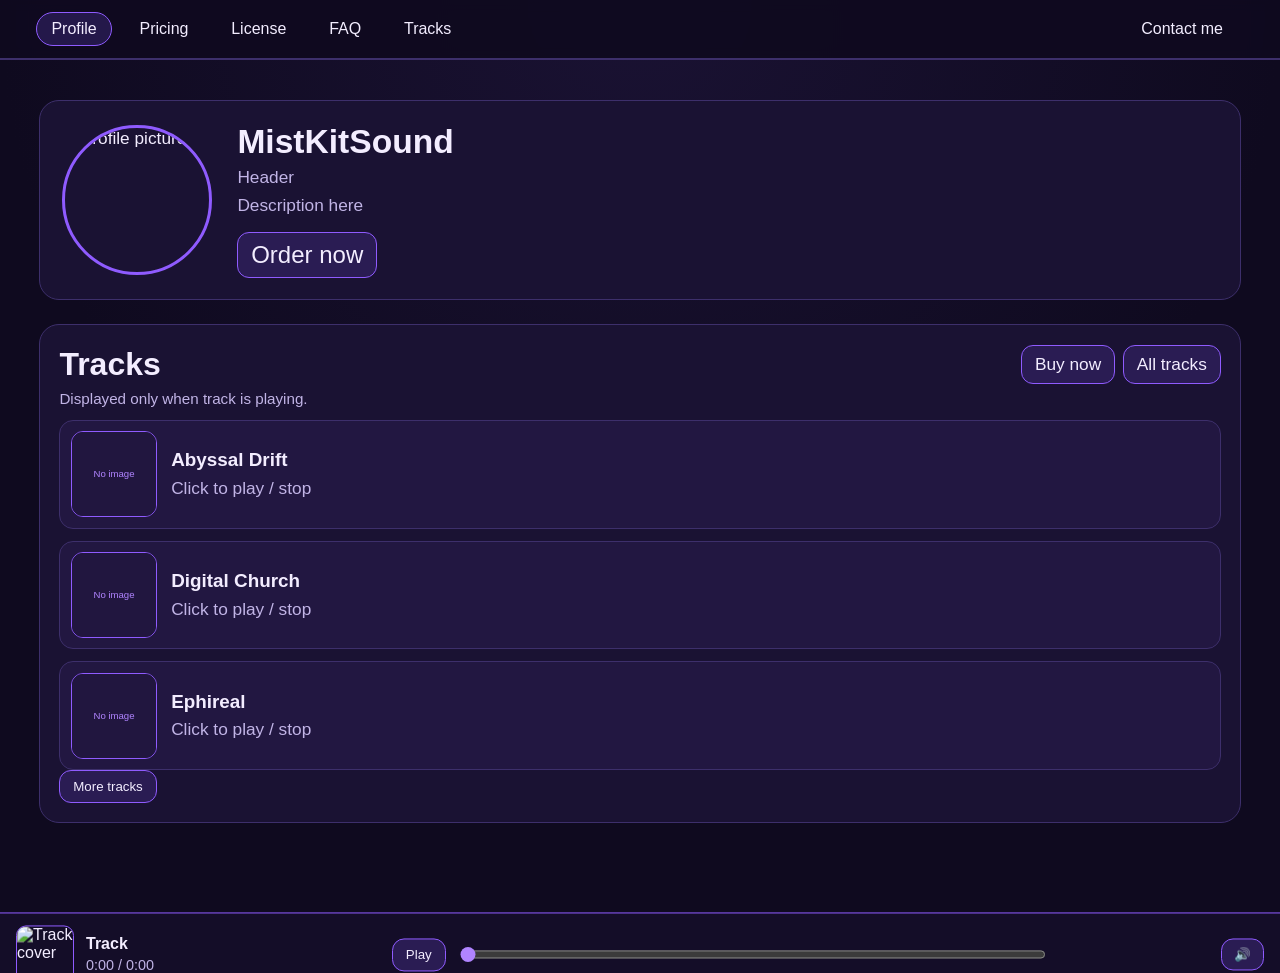
==== index.html @ 58c5ca67 "Add files via upload" ====
<!DOCTYPE html>
<html lang="en">
<head>
  <meta charset="UTF-8">
  <meta name="viewport" content="width=device-width, initial-scale=1.0">
  <title>Profile | Soundtrack Store</title>
  <link rel="stylesheet" href="./styles.css">
</head>
<body>
  <header class="site-header">
    <nav class="main-nav">
      <a href="#profile" class="nav-link section-link active" data-section-link="profile">Profile</a>
      <a href="#pricing" class="nav-link section-link" data-section-link="pricing">Pricing</a>
      <a href="#license" class="nav-link section-link" data-section-link="license">License</a>
      <a href="#faq" class="nav-link section-link" data-section-link="faq">FAQ</a>
      <a href="#tracks" class="nav-link section-link" data-section-link="tracks">Tracks</a>
      <button class="contact-toggle" id="contactToggle" type="button" aria-expanded="false">Contact me</button>
    </nav>
    <div class="contact-dropdown" id="contactDropdown" hidden>
      <a href="https://t.me/your_telegram" target="_blank" rel="noopener noreferrer">Telegram</a>
      <a href="https://discord.com/users/your_discord_id" target="_blank" rel="noopener noreferrer">Discord</a>
      <a href="https://x.com/your_x_handle" target="_blank" rel="noopener noreferrer">X / Twitter</a>
      <a href="mailto:myemail@gmail.com">myemail@gmail.com</a>
    </div>
  </header>

  <main class="container profile-page">
    <section class="app-section is-active" data-section="profile">
      <section class="profile-card">
        <img src="./content/images/pfp.png" alt="Profile picture" class="profile-avatar" onerror="this.src='./content/images/profile.png'; this.onerror=null;">
        <div class="profile-info">
          <h1>MistKitSound</h1>
          <p>Header</p>
          <p>Description here</p>
          <a class="order-btn profile-order-btn section-link" href="#pricing" data-section-link="pricing">Order now</a>
        </div>
      </section>

      <section class="tracks-section">
        <div class="tracks-header">
          <h2>Tracks</h2>
          <div class="header-links">
            <a class="buy-now-link section-link" href="#pricing" data-section-link="pricing">Buy now</a>
            <a class="buy-now-link section-link" href="#tracks" data-section-link="tracks">All tracks</a>
          </div>
        </div>
        <p class="note">Displayed only when track is playing.</p>
        <ul id="profileTrackList" class="track-list" data-track-list="preview"></ul>
        <button id="profileMoreTracksBtn" class="secondary-btn" type="button" data-more-btn="profileTrackList" hidden>More tracks</button>
      </section>
    </section>

    <section class="app-section" data-section="pricing">
      <section class="pricing-grid">
        <article class="pricing-card">
          <h2>Custom Track</h2>
          <p class="price">$25-50</p>
          <p>Description here</p>
          <a href="https://example.com/order-custom" target="_blank" rel="noopener noreferrer" class="order-btn">Order now</a>
        </article>
        <article class="pricing-card">
          <h2>Commercial rights</h2>
          <p class="price">$10</p>
          <p>Description here</p>
          <a href="https://example.com/order-commercial" target="_blank" rel="noopener noreferrer" class="order-btn">Order now</a>
        </article>
        <article class="pricing-card">
          <h2>Full Rights</h2>
          <p class="price">$50-80</p>
          <p>Description here</p>
          <a href="https://example.com/order-full" target="_blank" rel="noopener noreferrer" class="order-btn">Order now</a>
        </article>
      </section>
    </section>

    <section class="app-section" data-section="license">
      <article class="text-page">
        <h1>License</h1>
        <p>All music tracks are copyrighted by the author unless explicitly stated otherwise.</p>
        <h2>Usage</h2>
        <ul>
          <li>Personal use is allowed after purchase.</li>
          <li>Commercial usage requires commercial rights.</li>
          <li>Full rights transfer is available in a dedicated package.</li>
        </ul>
        <h2>Restrictions</h2>
        <ul>
          <li>No redistribution of raw files.</li>
          <li>No resale without written permission.</li>
          <li>No claiming authorship of the original work.</li>
        </ul>
        <p>For custom agreements, contact me through the social links in the website header.</p>
      </article>
    </section>

    <section class="app-section" data-section="faq">
      <article class="text-page">
        <h1>FAQ</h1>
        <h2>How long does custom production take?</h2>
        <p>Most custom orders are delivered within 3-7 days depending on complexity.</p>
        <h2>What formats do you provide?</h2>
        <p>Usually WAV and MP3. Additional formats are available on request.</p>
        <h2>Can I request revisions?</h2>
        <p>Yes. Revisions are included according to the package terms.</p>
        <h2>Do you make exclusive tracks?</h2>
        <p>Yes. Choose the Full Rights package for exclusive ownership terms.</p>
        <h2>How do I place an order?</h2>
        <p>Go to the pricing page and click <strong>Order now</strong> for the package you need.</p>
      </article>
    </section>

    <section class="app-section" data-section="tracks">
      <section class="tracks-section">
        <div class="tracks-header">
          <h2>All tracks</h2>
          <a class="buy-now-link section-link" href="#pricing" data-section-link="pricing">Buy now</a>
        </div>
        <p class="note">Full catalog. One track can play at a time.</p>
        <ul id="allTrackList" class="track-list" data-track-list="all"></ul>
      </section>
    </section>
  </main>

  <script>
    window.TRACKS_FALLBACK = [
      "Abyssal Drift.ogg",
      "Digital Church.ogg",
      "Ephireal.ogg",
      "heartbreak.org.ogg",
      "High Technologies.ogg",
      "i_wanna_spend_my_money_but_i_dont_have_enough.ogg",
      "Low Voltage.ogg",
      "Natural Disaster.ogg",
      "Natural Routine.ogg",
      "owo.ogg",
      "speedwalk.ogg"
    ];
  </script>
  <script src="./script.js"></script>
</body>
</html>
---- styles.css ----
:root {
  --bg: #0f0a1f;
  --panel: #1a1233;
  --panel-soft: #221741;
  --text: #f3edff;
  --muted: #c1b4e6;
  --accent: #8f5bff;
  --accent-strong: #b084ff;
  --border: #3d2f6b;
  --danger: #ff5c8a;
}

@font-face {
  font-family: "PrimaryUI";
  src: url("./content/fonts/Orbitron-Regular.woff2") format("woff2"),
       url("./content/fonts/Orbitron-Regular.woff") format("woff");
  font-display: swap;
}

@font-face {
  font-family: "AccentUI";
  src: url("./content/fonts/Exo2-Regular.woff2") format("woff2"),
       url("./content/fonts/Exo2-Regular.woff") format("woff");
  font-display: swap;
}

* {
  box-sizing: border-box;
}

body {
  margin: 0;
  font-family: "AccentUI", "Segoe UI", Tahoma, Geneva, Verdana, sans-serif;
  color: var(--text);
  background: radial-gradient(circle at top, #1a1233 0%, var(--bg) 55%);
  padding-bottom: 110px;
}

a {
  color: inherit;
}

.site-header {
  position: sticky;
  top: 0;
  z-index: 10;
  border-bottom: 2px solid var(--border);
  background: rgba(15, 10, 31, 0.94);
  -webkit-backdrop-filter: blur(6px);
  backdrop-filter: blur(6px);
}

.main-nav {
  display: flex;
  align-items: center;
  gap: 0.75rem;
  max-width: 1240px;
  margin: 0 auto;
  padding: 0.75rem 1rem;
}

.nav-link,
.contact-toggle {
  border: 1px solid transparent;
  border-radius: 999px;
  padding: 0.45rem 0.9rem;
  text-decoration: none;
  color: var(--text);
  background: transparent;
  cursor: pointer;
  font-size: 1rem;
}

.nav-link:hover,
.contact-toggle:hover,
.nav-link.active {
  border-color: var(--accent);
  background: #24184a;
}

.contact-toggle {
  margin-left: auto;
  margin-right: 0.35rem;
}

.contact-dropdown[hidden] {
  display: none !important;
}

.contact-dropdown {
  position: absolute;
  right: 1rem;
  top: 3.3rem;
  display: grid;
  gap: 0.5rem;
  padding: 0.8rem;
  min-width: 230px;
  border: 1px solid var(--accent);
  border-radius: 18px;
  background: var(--panel);
  box-shadow: 0 10px 30px rgba(0, 0, 0, 0.35);
}

.contact-dropdown a {
  text-decoration: none;
  border: 1px solid var(--border);
  border-radius: 12px;
  padding: 0.55rem 0.7rem;
}

.contact-dropdown a:hover {
  border-color: var(--accent-strong);
  background: #281b50;
}

.container {
  max-width: 1240px;
  margin: 0 auto;
  padding: 1.5rem 1.2rem 2.5rem;
}

.profile-page {
  font-size: 1.08rem;
}

.app-section {
  display: none;
  opacity: 0;
  transform: translateY(-12px);
  pointer-events: none;
}

.app-section.is-active {
  display: block;
  opacity: 1;
  transform: translateY(0);
  pointer-events: auto;
  animation: sectionFadeSlideIn 360ms cubic-bezier(0.22, 1, 0.36, 1);
}

@keyframes sectionFadeSlideIn {
  from {
    opacity: 0;
    transform: translateY(-12px);
  }
  to {
    opacity: 1;
    transform: translateY(0);
  }
}

.profile-card {
  display: flex;
  gap: 1.6rem;
  align-items: center;
  margin: 1rem 0 1.5rem;
  padding: 1.35rem;
  border: 1px solid var(--border);
  border-radius: 20px;
  background: var(--panel);
}

.profile-avatar {
  width: 150px;
  height: 150px;
  object-fit: cover;
  border-radius: 50%;
  border: 3px solid var(--accent);
}

.profile-info h1 {
  margin: 0;
  font-family: "PrimaryUI", "Segoe UI", sans-serif;
  font-size: 2.1rem;
}

.profile-info p {
  margin: 0.4rem 0 0;
  color: var(--muted);
  font-size: 1.08rem;
}

.profile-order-btn {
  margin-top: 1rem;
  font-size: 1.1rem;
}

.tracks-section {
  border: 1px solid var(--border);
  border-radius: 20px;
  padding: 1.2rem;
  background: var(--panel);
}

.tracks-header {
  display: flex;
  align-items: center;
  justify-content: space-between;
  gap: 1rem;
}

.tracks-header h2 {
  margin: 0;
  font-family: "PrimaryUI", "Segoe UI", sans-serif;
  font-size: 2rem;
}

.header-links {
  display: flex;
  gap: 0.5rem;
}

.buy-now-link,
.order-btn,
.secondary-btn,
.play-btn {
  display: inline-block;
  border: 1px solid var(--accent);
  border-radius: 12px;
  padding: 0.5rem 0.8rem;
  background: #2a1c53;
  color: var(--text);
  text-decoration: none;
  cursor: pointer;
}

.buy-now-link:hover,
.order-btn:hover,
.secondary-btn:hover,
.play-btn:hover {
  background: #3a2670;
}

.note {
  margin: 0.4rem 0 0.8rem;
  color: var(--muted);
  font-size: 0.95rem;
}

.track-list {
  list-style: none;
  margin: 0;
  padding: 0;
  display: grid;
  gap: 0.75rem;
}

.track-item {
  display: grid;
  grid-template-columns: 86px 1fr auto;
  gap: 0.9rem;
  align-items: center;
  border: 1px solid var(--border);
  border-radius: 14px;
  padding: 0.65rem;
  background: var(--panel-soft);
  transition: transform 180ms ease, background 200ms ease, border-color 180ms ease, box-shadow 180ms ease;
  cursor: pointer;
}

.track-item img {
  width: 86px;
  height: 86px;
  border-radius: 12px;
  object-fit: cover;
  border: 1px solid var(--accent);
}

.track-name {
  margin: 0 0 0.4rem;
  font-size: 1.18rem;
}

.track-subtitle {
  margin: 0;
  color: var(--muted);
}

.buy-track-btn {
  border: 1px solid var(--accent);
  border-radius: 12px;
  padding: 0.52rem 0.78rem;
  text-decoration: none;
  color: var(--text);
  background: #2a1c53;
  opacity: 0;
  transform: translateX(12px);
  transition: opacity 180ms ease, transform 180ms ease, background 180ms ease;
  pointer-events: none;
}

.track-item:hover,
.track-item:focus-visible {
  transform: scale(1.017);
  border-color: var(--accent-strong);
  background: #2a1c53;
  box-shadow: 0 8px 26px rgba(103, 72, 186, 0.35);
}

.track-item:hover .buy-track-btn,
.track-item:focus-visible .buy-track-btn {
  opacity: 1;
  transform: translateX(0);
  pointer-events: auto;
}

.buy-track-btn:hover {
  background: #3a2670;
}

.playing .track-name::after {
  content: "  \25CF playing";
  color: var(--danger);
  font-size: 0.9rem;
}

.hidden-track {
  display: none;
}

.track-list-loading {
  color: var(--muted);
}

.pricing-grid {
  display: grid;
  grid-template-columns: repeat(3, minmax(200px, 1fr));
  gap: 1rem;
}

.pricing-card {
  display: grid;
  grid-template-rows: auto auto 1fr auto;
  gap: 0.8rem;
  padding: 1rem;
  min-height: 370px;
  border: 2px solid var(--accent);
  border-radius: 30px;
  background: var(--panel);
}

.pricing-card h2,
.pricing-card p {
  margin: 0;
}

.pricing-card h2,
.text-page h1,
.text-page h2 {
  font-family: "PrimaryUI", "Segoe UI", sans-serif;
}

.pricing-card .price {
  padding-bottom: 0.5rem;
  border-bottom: 2px solid var(--border);
  font-size: 1.9rem;
  color: var(--accent-strong);
}

.order-btn {
  text-align: center;
  align-self: end;
  font-size: 1.5rem;
}

.text-page {
  border: 1px solid var(--border);
  border-radius: 20px;
  padding: 1.4rem;
  background: var(--panel);
  max-width: 900px;
}

.text-page h1 {
  margin-top: 0;
  font-size: 2rem;
}

.text-page h2 {
  margin: 1.25rem 0 0.65rem;
  font-size: 1.28rem;
}

.text-page p,
.text-page li {
  color: var(--muted);
  line-height: 1.5;
}

.global-player {
  position: fixed;
  left: 0;
  right: 0;
  bottom: 0;
  z-index: 25;
  display: grid;
  grid-template-columns: minmax(220px, 360px) 1fr minmax(120px, 200px);
  gap: 1rem;
  align-items: center;
  padding: 0.75rem 1rem;
  background: rgba(21, 14, 41, 0.98);
  border-top: 1px solid var(--accent);
  transform: translateY(115%);
  transition: transform 220ms ease;
}

.global-player.visible {
  transform: translateY(0);
}

.global-player-left {
  display: flex;
  align-items: center;
  gap: 0.75rem;
}

.global-cover {
  width: 58px;
  height: 58px;
  border-radius: 10px;
  border: 1px solid var(--accent);
  object-fit: cover;
}

.global-title {
  margin: 0;
  font-size: 1rem;
}

.global-time {
  margin: 0.2rem 0 0;
  color: var(--muted);
  font-size: 0.9rem;
}

.global-player-center {
  display: flex;
  align-items: center;
  gap: 0.8rem;
}

.progress-slider,
.global-volume-slider {
  width: 100%;
  accent-color: var(--accent-strong);
}

.global-player-right {
  justify-self: end;
  position: relative;
}

.volume-icon-btn {
  border: 1px solid var(--accent);
  border-radius: 12px;
  background: #2a1c53;
  color: var(--text);
  padding: 0.45rem 0.75rem;
  cursor: pointer;
}

.volume-popover {
  position: absolute;
  right: 0;
  bottom: 2.85rem;
  width: 170px;
  padding: 0.55rem;
  border: 1px solid var(--accent);
  border-radius: 12px;
  background: var(--panel);
}

@media (max-width: 900px) {
  .pricing-grid {
    grid-template-columns: 1fr;
  }

  .main-nav {
    flex-wrap: wrap;
  }

  .contact-toggle {
    margin-left: 0;
  }

  .global-player {
    grid-template-columns: 1fr;
    gap: 0.65rem;
  }

  .global-player-right {
    justify-self: start;
  }
}

@media (max-width: 620px) {
  .track-item {
    grid-template-columns: 70px 1fr;
  }

  .buy-track-btn {
    grid-column: 1 / -1;
    justify-self: start;
  }
}
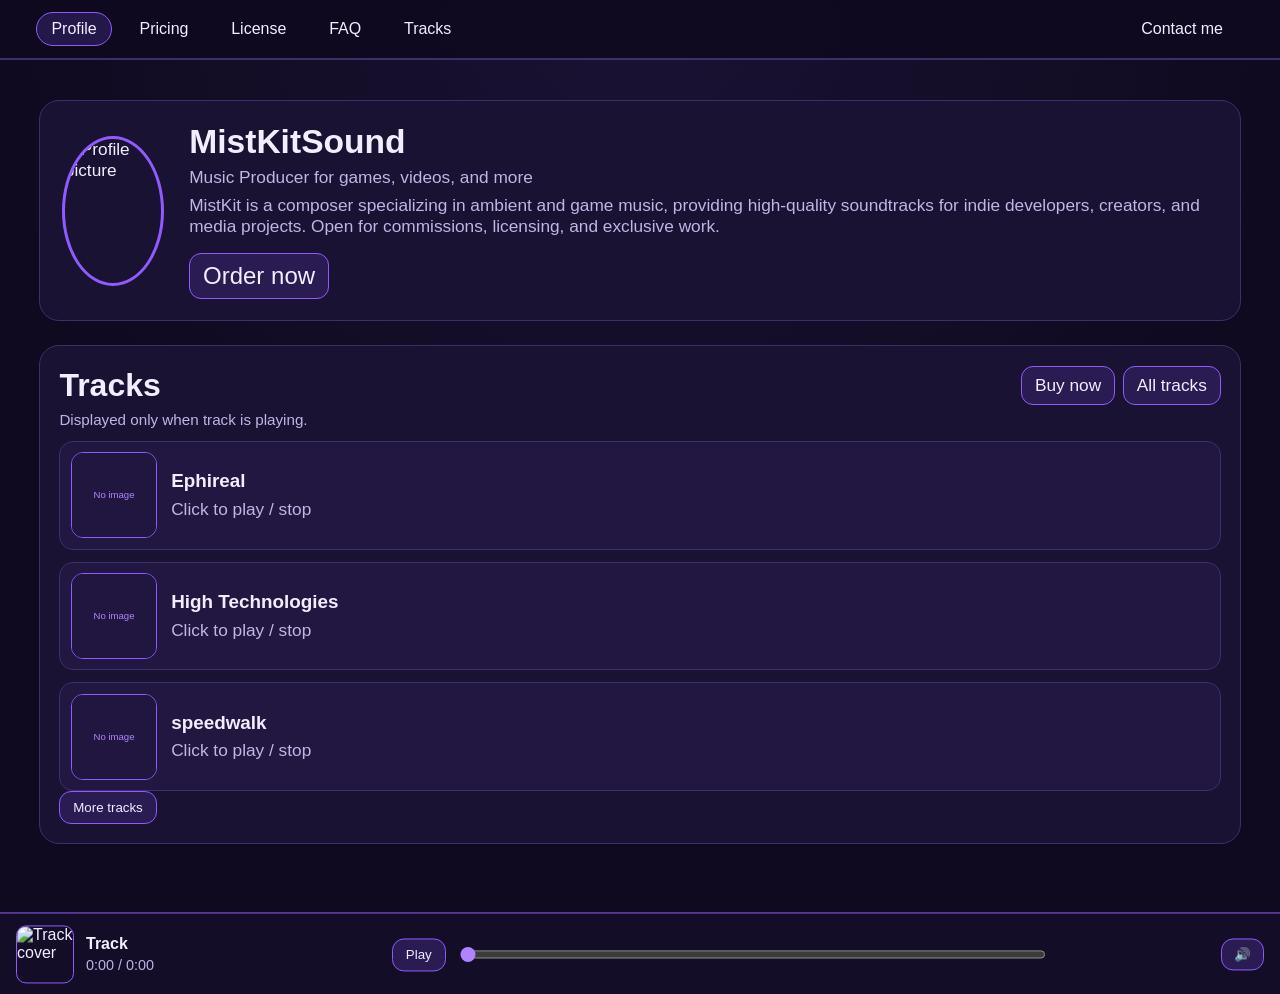
==== commit ec662131: "Add files via upload" ====
--- a/index.html
+++ b/index.html
@@ -3,7 +3,7 @@
 <head>
   <meta charset="UTF-8">
   <meta name="viewport" content="width=device-width, initial-scale=1.0">
-  <title>Profile | Soundtrack Store</title>
+  <title>MistKitSound | Soundtrack Store</title>
   <link rel="stylesheet" href="./styles.css">
 </head>
 <body>
@@ -17,10 +17,10 @@
       <button class="contact-toggle" id="contactToggle" type="button" aria-expanded="false">Contact me</button>
     </nav>
     <div class="contact-dropdown" id="contactDropdown" hidden>
-      <a href="https://t.me/your_telegram" target="_blank" rel="noopener noreferrer">Telegram</a>
-      <a href="https://discord.com/users/your_discord_id" target="_blank" rel="noopener noreferrer">Discord</a>
-      <a href="https://x.com/your_x_handle" target="_blank" rel="noopener noreferrer">X / Twitter</a>
-      <a href="mailto:myemail@gmail.com">myemail@gmail.com</a>
+      <a href="https://t.me/@kotik765_" target="_blank" rel="noopener noreferrer">Telegram</a>
+      <a href="https://discord.com/users/843422252246106112" target="_blank" rel="noopener noreferrer">Discord</a>
+      <a href="https://x.com/BeshyZXC_" target="_blank" rel="noopener noreferrer">X / Twitter</a>
+      <a href="mailto:daamnboiy@gmail.com">daamnboiy@gmail.com</a>
     </div>
   </header>
 
@@ -30,8 +30,9 @@
         <img src="./content/images/pfp.png" alt="Profile picture" class="profile-avatar" onerror="this.src='./content/images/profile.png'; this.onerror=null;">
         <div class="profile-info">
           <h1>MistKitSound</h1>
-          <p>Header</p>
-          <p>Description here</p>
+          <p>Music Producer for games, videos, and more</p>
+          <p>MistKit is a composer specializing in ambient and game music, providing high-quality soundtracks for indie developers, creators, and media projects.
+            Open for commissions, licensing, and exclusive work.</p>
           <a class="order-btn profile-order-btn section-link" href="#pricing" data-section-link="pricing">Order now</a>
         </div>
       </section>
@@ -55,57 +56,116 @@
         <article class="pricing-card">
           <h2>Custom Track</h2>
           <p class="price">$25-50</p>
-          <p>Description here</p>
-          <a href="https://example.com/order-custom" target="_blank" rel="noopener noreferrer" class="order-btn">Order now</a>
+          <p>Custom track for your project. Perfect for indie games, videos, and more.</p>
+          <a href="https://funpay.com/lots/offer?id=67294515" target="_blank" rel="noopener noreferrer" class="order-btn">Order now</a>
         </article>
         <article class="pricing-card">
           <h2>Commercial rights</h2>
           <p class="price">$10</p>
-          <p>Description here</p>
-          <a href="https://example.com/order-commercial" target="_blank" rel="noopener noreferrer" class="order-btn">Order now</a>
+          <p>Commercial rights for your project. Perfect for indie games, videos, and more.</p>
+          <a href="https://funpay.com/lots/offer?id=67291598" target="_blank" rel="noopener noreferrer" class="order-btn">Order now</a>
         </article>
         <article class="pricing-card">
           <h2>Full Rights</h2>
           <p class="price">$50-80</p>
-          <p>Description here</p>
-          <a href="https://example.com/order-full" target="_blank" rel="noopener noreferrer" class="order-btn">Order now</a>
+          <p>Full rights for your project. Perfect for indie games, videos, and more.</p>
+          <a href="https://funpay.com/lots/offer?id=67294836" target="_blank" rel="noopener noreferrer" class="order-btn">Order now</a>
         </article>
       </section>
     </section>
 
     <section class="app-section" data-section="license">
       <article class="text-page">
-        <h1>License</h1>
-        <p>All music tracks are copyrighted by the author unless explicitly stated otherwise.</p>
-        <h2>Usage</h2>
-        <ul>
-          <li>Personal use is allowed after purchase.</li>
-          <li>Commercial usage requires commercial rights.</li>
-          <li>Full rights transfer is available in a dedicated package.</li>
-        </ul>
-        <h2>Restrictions</h2>
-        <ul>
-          <li>No redistribution of raw files.</li>
-          <li>No resale without written permission.</li>
-          <li>No claiming authorship of the original work.</li>
-        </ul>
-        <p>For custom agreements, contact me through the social links in the website header.</p>
-      </article>
+        <h1>License</h2>
+        <h2>1. Non Commercial License</h2>
+
+        By purchasing this license, you are granted the right to use the music track for non-commercial purposes only.
+
+        You are allowed to:
+        <ul>
+          <li>Use the track in personal projects</li>
+          <li>Use the track in videos that are not monetized</li>
+          <li>Share content with the track on social media (without monetization)</li>
+        </ul>
+        You are NOT allowed to:
+        <ul>
+          <li>Use the track in commercial projects</li>
+          <li>Monetize videos or content containing the track</li>
+          <li>Resell, redistribute, or claim the track as your own</li>
+        </ul>
+        The track remains the property of MistKit.
+        Credit is required: "Music by MistKit"
+        <h2>2. Commercial License (NON EXCLUSIVE)</h2>
+        By purchasing this license, you are granted a non-exclusive right to use the music track in commercial projects.
+
+        You are allowed to:
+        <ul>
+          <li>Use the track in monetized YouTube videos</li>
+          <li>Use the track in games, apps, and films</li>
+          <li>Use the track in client projects</li>
+        </ul>
+        You are NOT allowed to:
+        <ul>
+          <li>Resell, redistribute, or sublicense the track</li>
+          <li>Claim ownership of the track</li>
+        </ul>
+        Important:
+        <ul>
+          <li>This is a non-exclusive license</li>
+          <li>The track may be sold to multiple customers</li>
+          <li>Existing licenses remain valid even if exclusive rights are sold later</li>
+        </ul>
+        The track remains the property of MistKit.
+        Credit is appreciated but not required.
+        <h2>3. Full Rights (EXCLUSIVE)</h2>
+        By purchasing this license, you obtain exclusive rights to the music track.
+
+        You are granted:
+        <ul>
+          <li>Full commercial use without limitations</li>
+          <li>The right to modify, edit, and use the track in any project</li>
+          <li>Exclusive ownership of usage rights</li>
+        </ul>
+
+        <h2>Important:</h2>
+        <ul>
+          <li>The track will be removed from sale after purchase</li>
+          <li>It will not be sold or licensed to new customers</li>
+        </ul>
+        <h2>Note:</h2>
+        <ul>
+          <li>Previous buyers with non-exclusive licenses retain their rights</li>
+        </ul>
+        <h2>You are NOT allowed to:</h2>
+        <ul>
+          <li>Claim authorship of the track (MistKit remains the original creator unless agreed otherwise)</li>
+        </ul>
+          <h2>This agreement grants exclusive usage rights, not authorship transfer.</h2>
     </section>
 
     <section class="app-section" data-section="faq">
       <article class="text-page">
-        <h1>FAQ</h1>
-        <h2>How long does custom production take?</h2>
-        <p>Most custom orders are delivered within 3-7 days depending on complexity.</p>
-        <h2>What formats do you provide?</h2>
-        <p>Usually WAV and MP3. Additional formats are available on request.</p>
-        <h2>Can I request revisions?</h2>
-        <p>Yes. Revisions are included according to the package terms.</p>
-        <h2>Do you make exclusive tracks?</h2>
-        <p>Yes. Choose the Full Rights package for exclusive ownership terms.</p>
-        <h2>How do I place an order?</h2>
-        <p>Go to the pricing page and click <strong>Order now</strong> for the package you need.</p>
+        <h2>Q: Can I use the music in my game or video?</h2>
+        <p>Yes! You can use it according to the license you purchase.</p>
+        <h2>Q: Will I get copyright strikes?</h2>
+        <p>No, all licenses allow safe usage without copyright issues.</p>
+        <h2>Q: Is the music exclusive?</h2>
+        <p>Only Full Rights license is exclusive. Other licenses are non-exclusive.</p>
+        <h2>Q: Can others buy the same track?</h2>
+        <p>Yes, unless you purchase Full Rights.</p>
+        <h2>Q: What happens if someone buys Full Rights later?</h2>
+        <p>Your license remains valid and you can continue using the track.</p>
+        <h2>Q: Can I modify the track?</h2>
+        <p>Yes, small edits are allowed (cutting, looping, etc.).</p>
+
+<h2>Q: How long does it take to make a custom track?</h2>
+        <p>Usually 1–3 days depending on complexity.</p>
+        <h2>Q: Can I request revisions?</h2>
+        <p>Yes, small revisions are included.</p>
+        <h2>Q: What format will I receive?</h2>
+        <p>WAV and/or MP3.</p>
+        <h2>Q: How do I contact you?</h2>
+        <p>Discord / Telegram (see contact section).</p>
       </article>
     </section>
 
@@ -123,17 +183,16 @@
 
   <script>
     window.TRACKS_FALLBACK = [
-      "Abyssal Drift.ogg",
-      "Digital Church.ogg",
       "Ephireal.ogg",
+      "High Technologies.ogg",
+      "speedwalk.ogg",
+      "owo.ogg",
       "heartbreak.org.ogg",
-      "High Technologies.ogg",
+      "Natural Routine.ogg",
+      "Natural Disaster.ogg",
+      "Low Voltage.ogg",
       "i_wanna_spend_my_money_but_i_dont_have_enough.ogg",
-      "Low Voltage.ogg",
-      "Natural Disaster.ogg",
-      "Natural Routine.ogg",
-      "owo.ogg",
-      "speedwalk.ogg"
+      "Digital Church.ogg"
     ];
   </script>
   <script src="./script.js"></script>
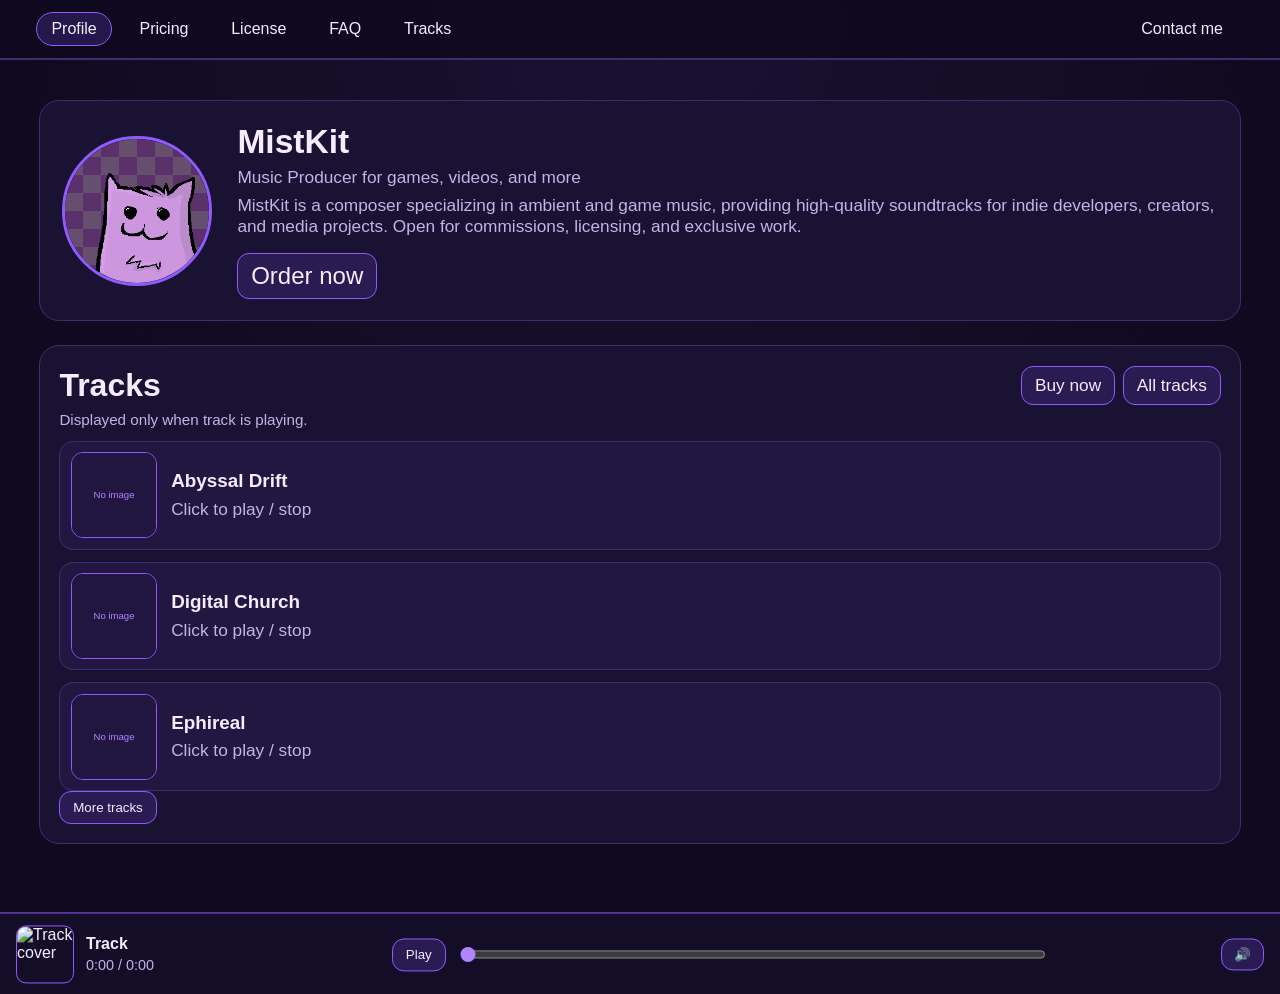
==== commit 77bda7b5: "Update index.html" ====
--- a/index.html
+++ b/index.html
@@ -3,7 +3,7 @@
 <head>
   <meta charset="UTF-8">
   <meta name="viewport" content="width=device-width, initial-scale=1.0">
-  <title>MistKitSound | Soundtrack Store</title>
+  <title>MistKit | Soundtrack Store</title>
   <link rel="stylesheet" href="./styles.css">
 </head>
 <body>
@@ -29,7 +29,7 @@
       <section class="profile-card">
         <img src="./content/images/pfp.png" alt="Profile picture" class="profile-avatar" onerror="this.src='./content/images/profile.png'; this.onerror=null;">
         <div class="profile-info">
-          <h1>MistKitSound</h1>
+          <h1>MistKit</h1>
           <p>Music Producer for games, videos, and more</p>
           <p>MistKit is a composer specializing in ambient and game music, providing high-quality soundtracks for indie developers, creators, and media projects.
             Open for commissions, licensing, and exclusive work.</p>
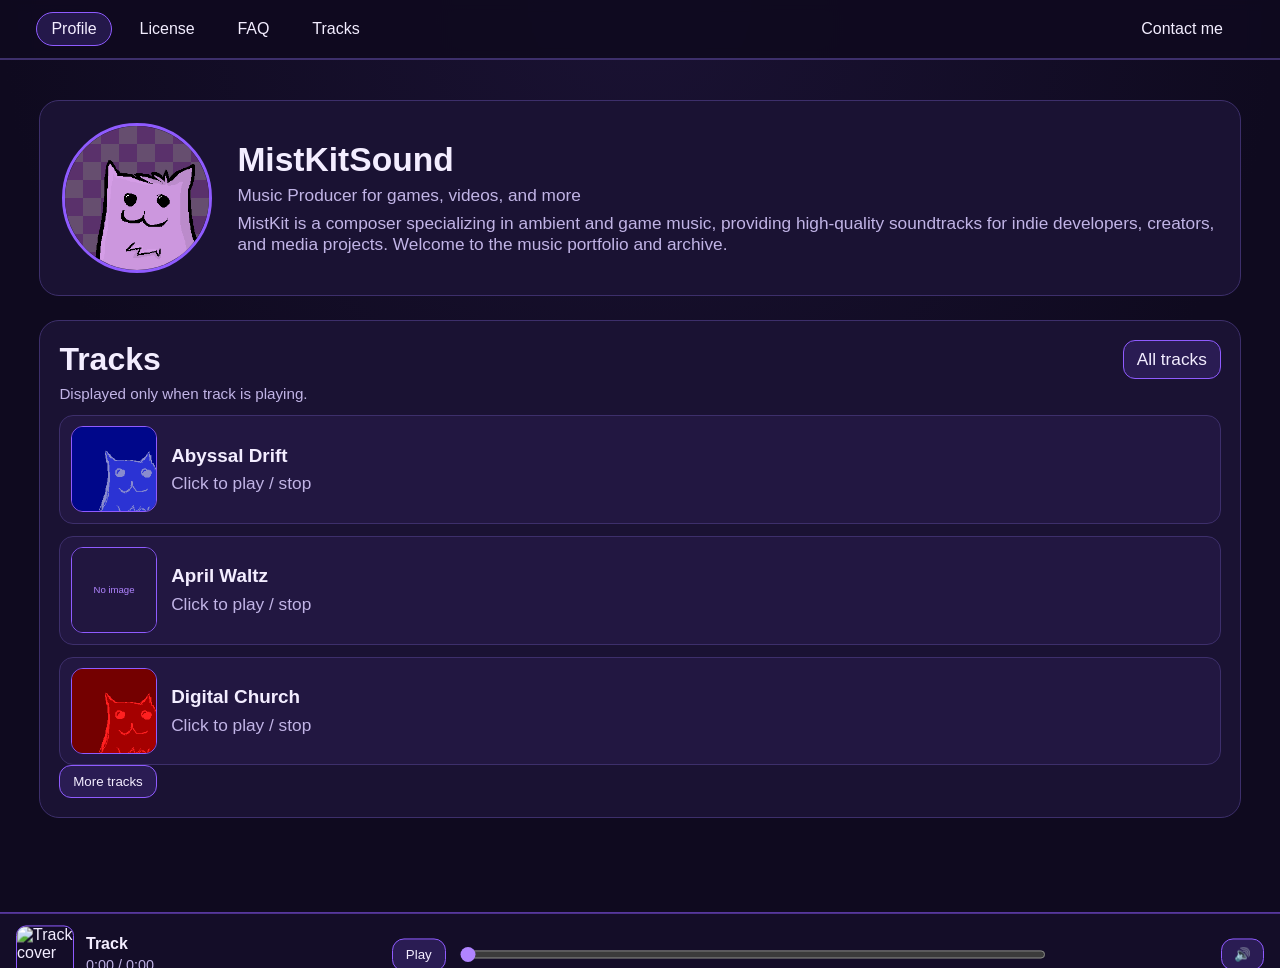
==== commit f07cb033: "Add files via upload" ====
--- a/index.html
+++ b/index.html
@@ -3,14 +3,13 @@
 <head>
   <meta charset="UTF-8">
   <meta name="viewport" content="width=device-width, initial-scale=1.0">
-  <title>MistKit | Soundtrack Store</title>
+  <title>MistKitSound | Music Portfolio & Museum</title>
   <link rel="stylesheet" href="./styles.css">
 </head>
 <body>
   <header class="site-header">
     <nav class="main-nav">
       <a href="#profile" class="nav-link section-link active" data-section-link="profile">Profile</a>
-      <a href="#pricing" class="nav-link section-link" data-section-link="pricing">Pricing</a>
       <a href="#license" class="nav-link section-link" data-section-link="license">License</a>
       <a href="#faq" class="nav-link section-link" data-section-link="faq">FAQ</a>
       <a href="#tracks" class="nav-link section-link" data-section-link="tracks">Tracks</a>
@@ -29,48 +28,21 @@
       <section class="profile-card">
         <img src="./content/images/pfp.png" alt="Profile picture" class="profile-avatar" onerror="this.src='./content/images/profile.png'; this.onerror=null;">
         <div class="profile-info">
-          <h1>MistKit</h1>
+          <h1>MistKitSound</h1>
           <p>Music Producer for games, videos, and more</p>
           <p>MistKit is a composer specializing in ambient and game music, providing high-quality soundtracks for indie developers, creators, and media projects.
-            Open for commissions, licensing, and exclusive work.</p>
-          <a class="order-btn profile-order-btn section-link" href="#pricing" data-section-link="pricing">Order now</a>
+            Welcome to the music portfolio and archive.</p>
         </div>
       </section>
 
       <section class="tracks-section">
         <div class="tracks-header">
           <h2>Tracks</h2>
-          <div class="header-links">
-            <a class="buy-now-link section-link" href="#pricing" data-section-link="pricing">Buy now</a>
-            <a class="buy-now-link section-link" href="#tracks" data-section-link="tracks">All tracks</a>
-          </div>
+          <a class="secondary-btn section-link" href="#tracks" data-section-link="tracks">All tracks</a>
         </div>
         <p class="note">Displayed only when track is playing.</p>
         <ul id="profileTrackList" class="track-list" data-track-list="preview"></ul>
         <button id="profileMoreTracksBtn" class="secondary-btn" type="button" data-more-btn="profileTrackList" hidden>More tracks</button>
-      </section>
-    </section>
-
-    <section class="app-section" data-section="pricing">
-      <section class="pricing-grid">
-        <article class="pricing-card">
-          <h2>Custom Track</h2>
-          <p class="price">$25-50</p>
-          <p>Custom track for your project. Perfect for indie games, videos, and more.</p>
-          <a href="https://funpay.com/lots/offer?id=67294515" target="_blank" rel="noopener noreferrer" class="order-btn">Order now</a>
-        </article>
-        <article class="pricing-card">
-          <h2>Commercial rights</h2>
-          <p class="price">$10</p>
-          <p>Commercial rights for your project. Perfect for indie games, videos, and more.</p>
-          <a href="https://funpay.com/lots/offer?id=67291598" target="_blank" rel="noopener noreferrer" class="order-btn">Order now</a>
-        </article>
-        <article class="pricing-card">
-          <h2>Full Rights</h2>
-          <p class="price">$50-80</p>
-          <p>Full rights for your project. Perfect for indie games, videos, and more.</p>
-          <a href="https://funpay.com/lots/offer?id=67294836" target="_blank" rel="noopener noreferrer" class="order-btn">Order now</a>
-        </article>
       </section>
     </section>
 
@@ -173,7 +145,6 @@
       <section class="tracks-section">
         <div class="tracks-header">
           <h2>All tracks</h2>
-          <a class="buy-now-link section-link" href="#pricing" data-section-link="pricing">Buy now</a>
         </div>
         <p class="note">Full catalog. One track can play at a time.</p>
         <ul id="allTrackList" class="track-list" data-track-list="all"></ul>
@@ -192,7 +163,13 @@
       "Natural Disaster.ogg",
       "Low Voltage.ogg",
       "i_wanna_spend_my_money_but_i_dont_have_enough.ogg",
-      "Digital Church.ogg"
+      "Digital Church.ogg",
+      "maywaltz.ogg",
+      "Golden Goose.ogg",
+      "Rage.ogg",
+      "Abyssal Drift.ogg",
+      "aprilwaltz.ogg",
+      "Ship Of Those Who Was Murdered By God Will.mp3"
     ];
   </script>
   <script src="./script.js"></script>
--- a/styles.css
+++ b/styles.css
@@ -180,11 +180,6 @@
   font-size: 1.08rem;
 }
 
-.profile-order-btn {
-  margin-top: 1rem;
-  font-size: 1.1rem;
-}
-
 .tracks-section {
   border: 1px solid var(--border);
   border-radius: 20px;
@@ -245,6 +240,183 @@
   gap: 0.75rem;
 }
 
+.pricing-grid {
+  display: grid;
+  grid-template-columns: repeat(3, minmax(200px, 1fr));
+  gap: 1rem;
+}
+
+.pricing-card {
+  display: grid;
+  grid-template-rows: auto auto 1fr auto;
+  gap: 0.8rem;
+  padding: 1rem;
+  min-height: 370px;
+  border: 2px solid var(--accent);
+  border-radius: 30px;
+  background: var(--panel);
+}
+
+.pricing-card h2,
+.pricing-card p {
+  margin: 0;
+}
+
+.pricing-card h2,
+.text-page h1,
+.text-page h2 {
+  font-family: "PrimaryUI", "Segoe UI", sans-serif;
+}
+
+.pricing-card .price {
+  padding-bottom: 0.5rem;
+  border-bottom: 2px solid var(--border);
+  font-size: 1.9rem;
+  color: var(--accent-strong);
+}
+
+.order-btn {
+  text-align: center;
+  align-self: end;
+  font-size: 1.5rem;
+}
+
+.text-page {
+  border: 1px solid var(--border);
+  border-radius: 20px;
+  padding: 1.4rem;
+  background: var(--panel);
+  max-width: 900px;
+}
+
+.text-page h1 {
+  margin-top: 0;
+  font-size: 2rem;
+}
+
+.text-page h2 {
+  margin: 1.25rem 0 0.65rem;
+  font-size: 1.28rem;
+}
+
+.text-page p,
+.text-page li {
+  color: var(--muted);
+  line-height: 1.5;
+}
+
+.global-player {
+  position: fixed;
+  left: 0;
+  right: 0;
+  bottom: 0;
+  z-index: 25;
+  display: grid;
+  grid-template-columns: minmax(220px, 360px) 1fr minmax(120px, 200px);
+  gap: 1rem;
+  align-items: center;
+  padding: 0.75rem 1rem;
+  background: rgba(21, 14, 41, 0.98);
+  border-top: 1px solid var(--accent);
+  transform: translateY(115%);
+  transition: transform 220ms ease;
+}
+
+.global-player.visible {
+  transform: translateY(0);
+}
+
+.global-player-left {
+  display: flex;
+  align-items: center;
+  gap: 0.75rem;
+}
+
+.global-cover {
+  width: 58px;
+  height: 58px;
+  border-radius: 10px;
+  border: 1px solid var(--accent);
+  object-fit: cover;
+}
+
+.global-title {
+  margin: 0;
+  font-size: 1rem;
+}
+
+.global-time {
+  margin: 0.2rem 0 0;
+  color: var(--muted);
+  font-size: 0.9rem;
+}
+
+.global-player-center {
+  display: flex;
+  align-items: center;
+  gap: 0.8rem;
+}
+
+.progress-slider,
+.global-volume-slider {
+  width: 100%;
+  accent-color: var(--accent-strong);
+}
+
+.global-player-right {
+  justify-self: end;
+  position: relative;
+}
+
+.volume-icon-btn {
+  border: 1px solid var(--accent);
+  border-radius: 12px;
+  background: #2a1c53;
+  color: var(--text);
+  padding: 0.45rem 0.75rem;
+  cursor: pointer;
+}
+
+.volume-popover {
+  position: absolute;
+  right: 0;
+  bottom: 2.85rem;
+  width: 170px;
+  padding: 0.55rem;
+  border: 1px solid var(--accent);
+  border-radius: 12px;
+  background: var(--panel);
+}
+
+@media (max-width: 900px) {
+  .pricing-grid {
+    grid-template-columns: 1fr;
+  }
+
+  .main-nav {
+    flex-wrap: wrap;
+  }
+
+  .contact-toggle {
+    margin-left: 0;
+  }
+
+  .global-player {
+    grid-template-columns: 1fr;
+    gap: 0.65rem;
+  }
+
+  .global-player-right {
+    justify-self: start;
+  }
+}
+
+@media (max-width: 620px) {
+  .track-item {
+    grid-template-columns: 70px 1fr;
+  }
+}
+
 .track-item {
   display: grid;
   grid-template-columns: 86px 1fr auto;
@@ -276,19 +448,6 @@
   color: var(--muted);
 }
 
-.buy-track-btn {
-  border: 1px solid var(--accent);
-  border-radius: 12px;
-  padding: 0.52rem 0.78rem;
-  text-decoration: none;
-  color: var(--text);
-  background: #2a1c53;
-  opacity: 0;
-  transform: translateX(12px);
-  transition: opacity 180ms ease, transform 180ms ease, background 180ms ease;
-  pointer-events: none;
-}
-
 .track-item:hover,
 .track-item:focus-visible {
   transform: scale(1.017);
@@ -297,15 +456,19 @@
   box-shadow: 0 8px 26px rgba(103, 72, 186, 0.35);
 }
 
-.track-item:hover .buy-track-btn,
-.track-item:focus-visible .buy-track-btn {
-  opacity: 1;
-  transform: translateX(0);
-  pointer-events: auto;
-}
-
-.buy-track-btn:hover {
-  background: #3a2670;
+.track-item.piano-piece {
+  border: 2px solid #8b6f47;
+  box-shadow: 0 0 15px rgba(139, 111, 71, 0.4);
+}
+
+.track-item.piano-piece img {
+  border-color: #d4af37;
+}
+
+.track-item.piano-piece:hover,
+.track-item.piano-piece:focus-visible {
+  border-color: #d4af37;
+  box-shadow: 0 8px 26px rgba(139, 111, 71, 0.5);
 }
 
 .playing .track-name::after {
@@ -321,185 +484,3 @@
 .track-list-loading {
   color: var(--muted);
 }
-
-.pricing-grid {
-  display: grid;
-  grid-template-columns: repeat(3, minmax(200px, 1fr));
-  gap: 1rem;
-}
-
-.pricing-card {
-  display: grid;
-  grid-template-rows: auto auto 1fr auto;
-  gap: 0.8rem;
-  padding: 1rem;
-  min-height: 370px;
-  border: 2px solid var(--accent);
-  border-radius: 30px;
-  background: var(--panel);
-}
-
-.pricing-card h2,
-.pricing-card p {
-  margin: 0;
-}
-
-.pricing-card h2,
-.text-page h1,
-.text-page h2 {
-  font-family: "PrimaryUI", "Segoe UI", sans-serif;
-}
-
-.pricing-card .price {
-  padding-bottom: 0.5rem;
-  border-bottom: 2px solid var(--border);
-  font-size: 1.9rem;
-  color: var(--accent-strong);
-}
-
-.order-btn {
-  text-align: center;
-  align-self: end;
-  font-size: 1.5rem;
-}
-
-.text-page {
-  border: 1px solid var(--border);
-  border-radius: 20px;
-  padding: 1.4rem;
-  background: var(--panel);
-  max-width: 900px;
-}
-
-.text-page h1 {
-  margin-top: 0;
-  font-size: 2rem;
-}
-
-.text-page h2 {
-  margin: 1.25rem 0 0.65rem;
-  font-size: 1.28rem;
-}
-
-.text-page p,
-.text-page li {
-  color: var(--muted);
-  line-height: 1.5;
-}
-
-.global-player {
-  position: fixed;
-  left: 0;
-  right: 0;
-  bottom: 0;
-  z-index: 25;
-  display: grid;
-  grid-template-columns: minmax(220px, 360px) 1fr minmax(120px, 200px);
-  gap: 1rem;
-  align-items: center;
-  padding: 0.75rem 1rem;
-  background: rgba(21, 14, 41, 0.98);
-  border-top: 1px solid var(--accent);
-  transform: translateY(115%);
-  transition: transform 220ms ease;
-}
-
-.global-player.visible {
-  transform: translateY(0);
-}
-
-.global-player-left {
-  display: flex;
-  align-items: center;
-  gap: 0.75rem;
-}
-
-.global-cover {
-  width: 58px;
-  height: 58px;
-  border-radius: 10px;
-  border: 1px solid var(--accent);
-  object-fit: cover;
-}
-
-.global-title {
-  margin: 0;
-  font-size: 1rem;
-}
-
-.global-time {
-  margin: 0.2rem 0 0;
-  color: var(--muted);
-  font-size: 0.9rem;
-}
-
-.global-player-center {
-  display: flex;
-  align-items: center;
-  gap: 0.8rem;
-}
-
-.progress-slider,
-.global-volume-slider {
-  width: 100%;
-  accent-color: var(--accent-strong);
-}
-
-.global-player-right {
-  justify-self: end;
-  position: relative;
-}
-
-.volume-icon-btn {
-  border: 1px solid var(--accent);
-  border-radius: 12px;
-  background: #2a1c53;
-  color: var(--text);
-  padding: 0.45rem 0.75rem;
-  cursor: pointer;
-}
-
-.volume-popover {
-  position: absolute;
-  right: 0;
-  bottom: 2.85rem;
-  width: 170px;
-  padding: 0.55rem;
-  border: 1px solid var(--accent);
-  border-radius: 12px;
-  background: var(--panel);
-}
-
-@media (max-width: 900px) {
-  .pricing-grid {
-    grid-template-columns: 1fr;
-  }
-
-  .main-nav {
-    flex-wrap: wrap;
-  }
-
-  .contact-toggle {
-    margin-left: 0;
-  }
-
-  .global-player {
-    grid-template-columns: 1fr;
-    gap: 0.65rem;
-  }
-
-  .global-player-right {
-    justify-self: start;
-  }
-}
-
-@media (max-width: 620px) {
-  .track-item {
-    grid-template-columns: 70px 1fr;
-  }
-
-  .buy-track-btn {
-    grid-column: 1 / -1;
-    justify-self: start;
-  }
-}
